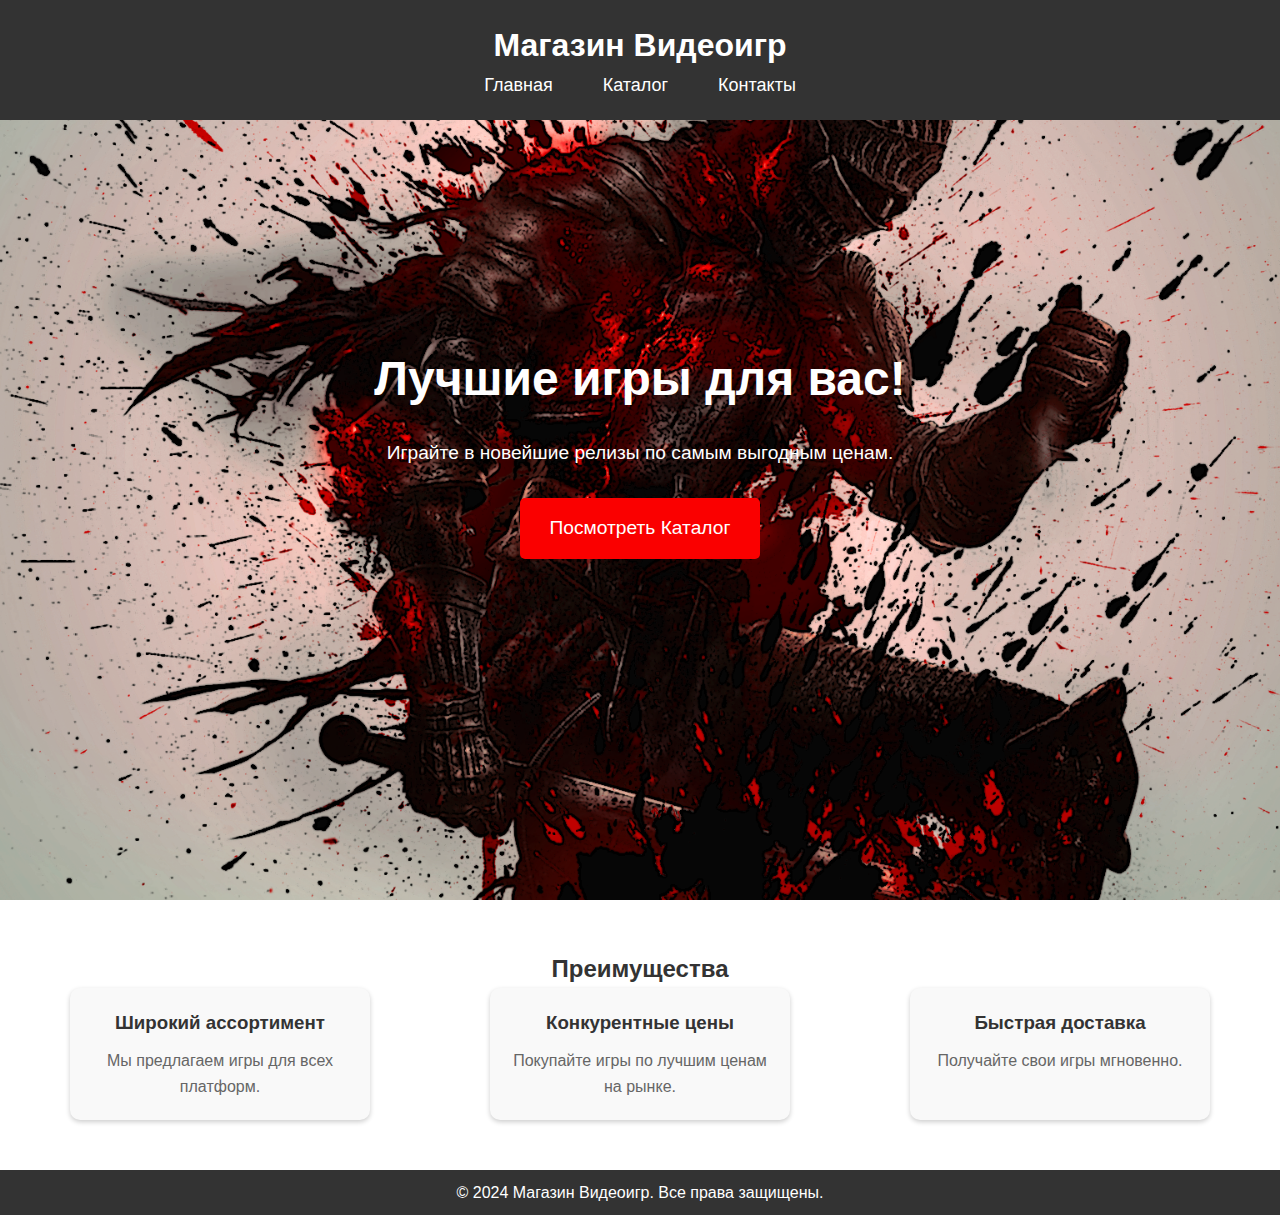
==== index.html @ 6144d110 "Add files via upload" ====
<!DOCTYPE html>
<html lang="ru">
<head>
    <meta charset="UTF-8">
    <meta name="viewport" content="width=device-width, initial-scale=1.0">
    <meta name="description" content="Магазин видеоигр - лучшие цены на игры для ПК и консолей.">
    <meta name="keywords" content="Купить видеоигры онлайн, Новые игры для ПК, Игровые новинки 2024">
    <title>Магазин Видеоигр</title>
    <link rel="stylesheet" href="Main.css">
</head>
<body>
    <header>
        <div class="logo">
            <h1>Магазин Видеоигр</h1>
        </div>
        <nav>
            <ul>
                <li><a href="index.html">Главная</a></li>
                <li><a href="catalog.html">Каталог</a></li>
                <li><a href="contact.html">Контакты</a></li>
            </ul>
        </nav>
    </header>

    <div class="hero">
        <h2>Лучшие игры для вас!</h2>
        <p>Играйте в новейшие релизы по самым выгодным ценам.</p>
        <a href="catalog.html" class="btn-primary">Посмотреть Каталог</a>
    </div>

    <section id="features">
        <h2>Преимущества</h2>
        <div class="features-container">
            <div class="feature">
                <h3>Широкий ассортимент</h3>
                <p>Мы предлагаем игры для всех платформ.</p>
            </div>
            <div class="feature">
                <h3>Конкурентные цены</h3>
                <p>Покупайте игры по лучшим ценам на рынке.</p>
            </div>
            <div class="feature">
                <h3>Быстрая доставка</h3>
                <p>Получайте свои игры мгновенно.</p>
            </div>
        </div>
    </section>

    <footer>
        <p>&copy; 2024 Магазин Видеоигр. Все права защищены.</p>
    </footer>
</body>
</html>
---- Main.css ----
/* Общие стили */
* {
    margin: 0;
    padding: 0;
    box-sizing: border-box;
}

body {
    font-family: 'Arial', sans-serif;
    background-color: #f0f0f0;
    color: #333;
    line-height: 1.6;
}

header {
    background-color: #333;
    color: white;
    padding: 20px 0;
    text-align: center;
    position: fixed;
    width: 100%;
    top: 0;
    z-index: 1000;
}

header .logo h1 {
    margin: 0;
}

nav ul {
    list-style-type: none;
    margin: 0;
    padding: 0;
    display: flex;
    justify-content: center;
    gap: 20px;
}

nav ul li a {
    color: white;
    text-decoration: none;
    font-size: 18px;
    padding: 5px 15px;
    transition: background 0.3s;
}

nav ul li a:hover {
    background-color: #ff0000;
    border-radius: 5px;
}

/* Главный раздел (Hero) */
.hero {
    background-image: url('/Images/Darksouls.png');
    background-size: cover;
    background-position: center;
    height: 100vh;
    display: flex;
    flex-direction: column;
    align-items: center;
    justify-content: center;
    color: white;
    text-align: center;
    padding: 0 20px;
}

.hero h2 {
    font-size: 3rem;
    margin-bottom: 20px;
}

.hero p {
    font-size: 1.2rem;
    margin-bottom: 30px;
}

.btn-primary {
    background-color: #fa0000;
    color: white;
    padding: 15px 30px;
    font-size: 1.2rem;
    border: none;
    border-radius: 5px;
    text-decoration: none;
    transition: background 0.3s;
}

.btn-primary:hover {
    background-color: #ff0000;
}

/* Раздел с преимуществами */
#features {
    background-color: #ffffff;
    padding: 50px 20px;
    text-align: center;
}

.features-container {
    display: flex;
    justify-content: space-around;
    flex-wrap: wrap;
    gap: 20px;
}

.feature {
    background-color: #f9f9f9;
    padding: 20px;
    border-radius: 10px;
    box-shadow: 0 2px 5px rgba(0, 0, 0, 0.2);
    width: 300px;
}

.feature h3 {
    margin-bottom: 10px;
}

.feature p {
    color: #666;
}

/* Подвал */
footer {
    background-color: #333;
    color: white;
    text-align: center;
    padding: 10px;
    position: relative;
    bottom: 0;
    width: 100%;
}
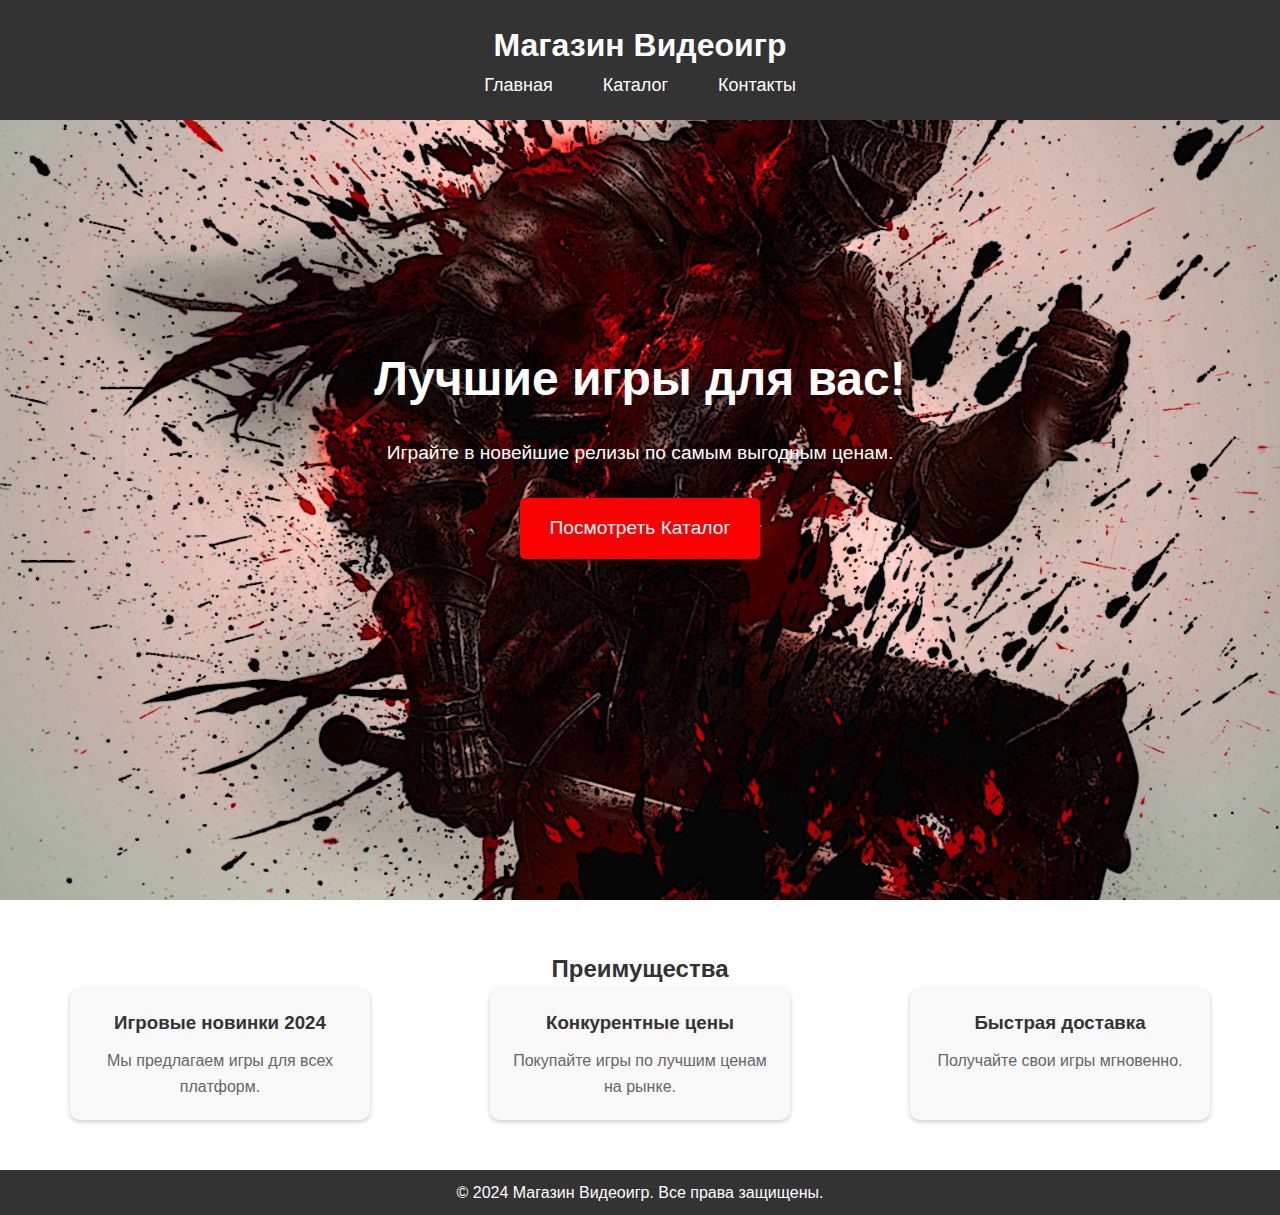
==== commit 8f64cf58: "Add files via upload" ====
--- a/index.html
+++ b/index.html
@@ -32,7 +32,7 @@
         <h2>Преимущества</h2>
         <div class="features-container">
             <div class="feature">
-                <h3>Широкий ассортимент</h3>
+                <h3>Игровые новинки 2024</h3>
                 <p>Мы предлагаем игры для всех платформ.</p>
             </div>
             <div class="feature">
